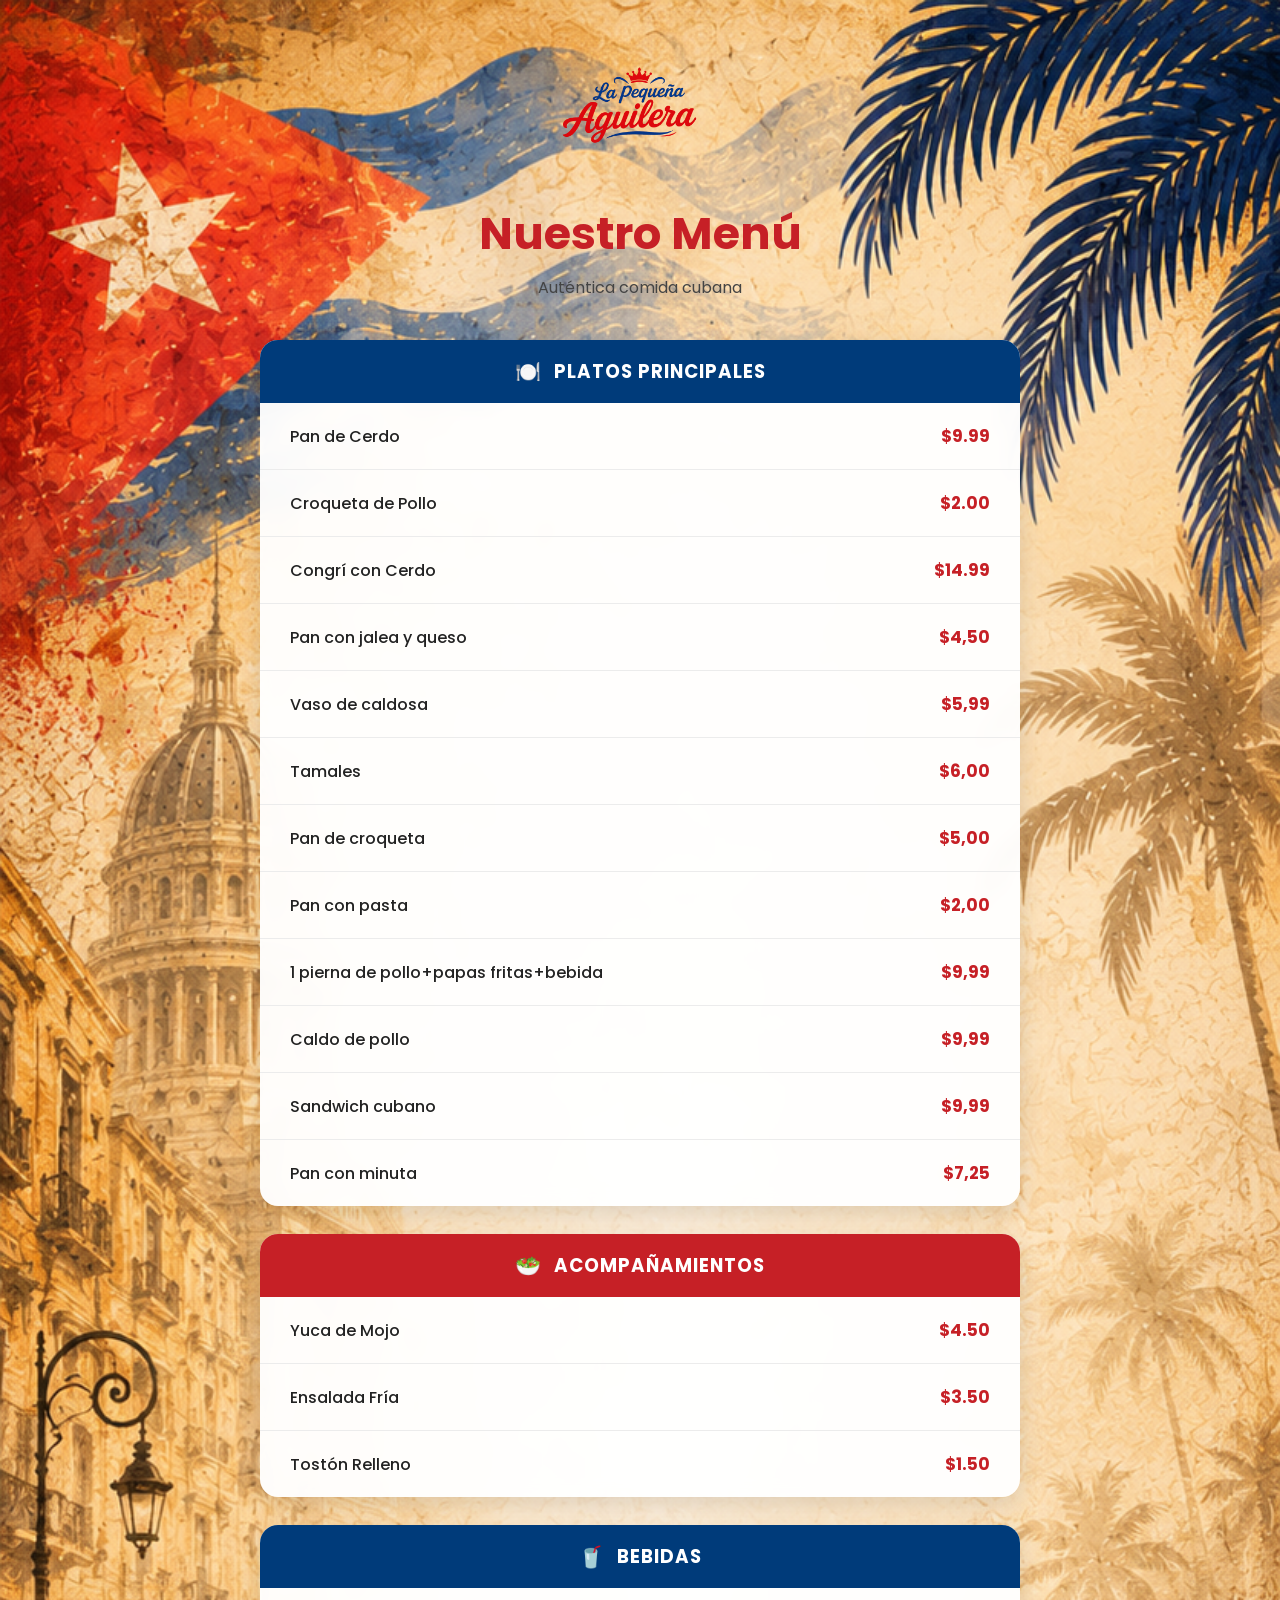
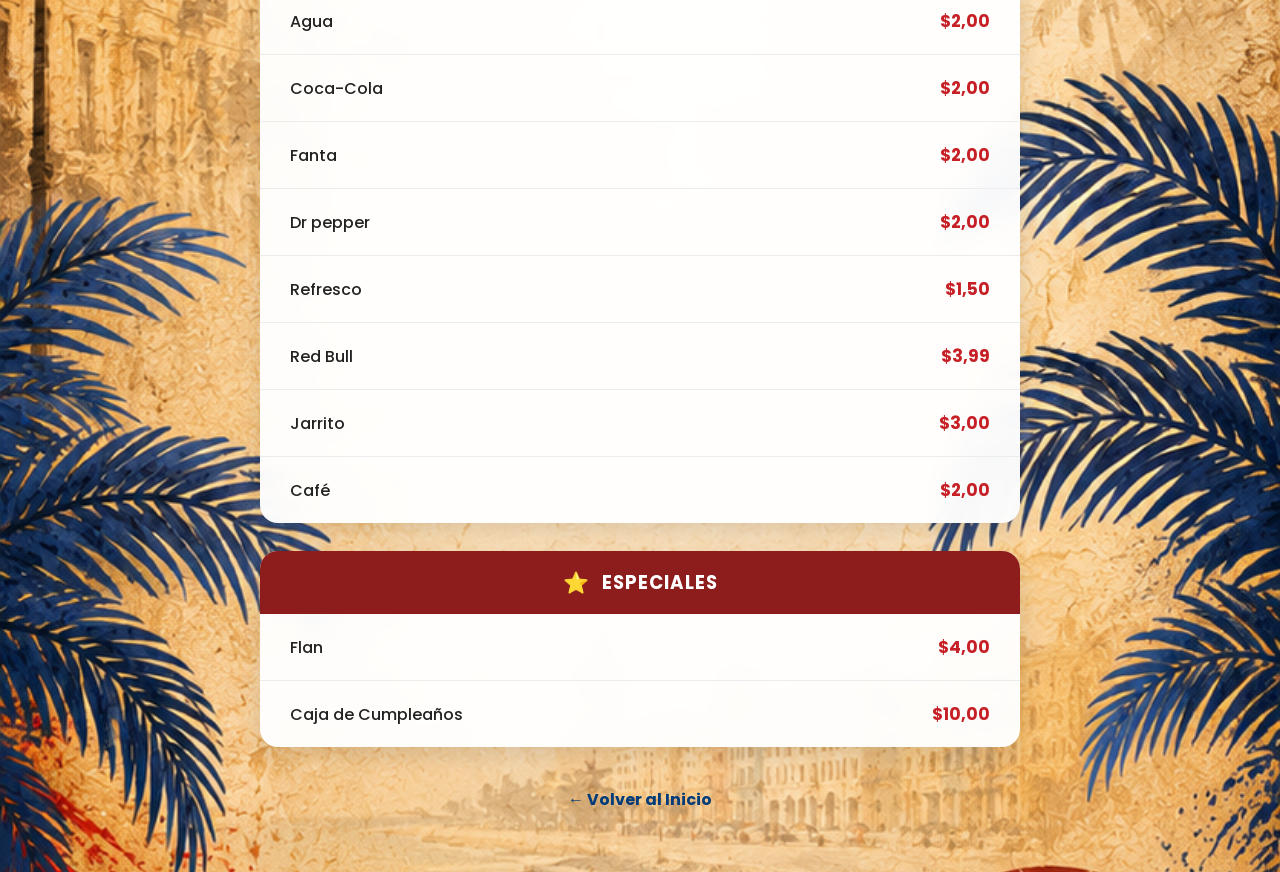
==== menu.html @ 3e0ba1fa "Primer commit" ====
<!DOCTYPE html>
<html lang="es">

<head>

    <meta charset="UTF-8">

    <meta name="viewport" content="width=device-width, initial-scale=1.0">

    <title>Menú | La Pequeña Aguilera</title>

    <link rel="stylesheet" href="css/menu.css">

    <link rel="preconnect" href="https://fonts.googleapis.com">

    <link rel="preconnect" href="https://fonts.gstatic.com" crossorigin>

    <link href="https://fonts.googleapis.com/css2?family=Poppins:wght@300;400;500;600;700;800&display=swap" rel="stylesheet">

</head>

<body>

<header class="hero-menu">

    <img src="assets/images/logo.png" class="logo" alt="Logo">

    <h1>Nuestro Menú</h1>

    <p>Auténtica comida cubana</p>

</header>


<!-- PLATOS PRINCIPALES -->

<section class="categoria">

    <div class="titulo azul">

        <span class="icono">🍽️</span>

        <span>PLATOS PRINCIPALES</span>

    </div>

    <div class="lista">

        <div class="item">
            <span class="nombre">Pan de Cerdo</span>
            <span class="precio">$9.99</span>
        </div>

        <div class="item">
            <span class="nombre">Croqueta de Pollo</span>
            <span class="precio">$2.00</span>
        </div>

        <div class="item">
            <span class="nombre">Congrí con Cerdo</span>
            <span class="precio">$14.99</span>
        </div>

        <div class="item">
            <span class="nombre">Pan con jalea y queso</span>
            <span class="precio">$4,50</span>
        </div>

        <div class="item">
            <span class="nombre">Vaso de caldosa</span>
            <span class="precio">$5,99</span>
        </div>

        <div class="item">
            <span class="nombre">Tamales</span>
            <span class="precio">$6,00</span>
        </div>

        <div class="item">
            <span class="nombre">Pan de croqueta</span>
            <span class="precio">$5,00</span>
        </div>

        <div class="item">
            <span class="nombre">Pan con pasta</span>
            <span class="precio">$2,00</span>
        </div>

        <div class="item">
            <span class="nombre">1 pierna de pollo+papas fritas+bebida</span>
            <span class="precio">$9,99</span>
        </div>

        <div class="item">
            <span class="nombre">Caldo de pollo</span>
            <span class="precio">$9,99</span>
        </div>

        <div class="item">
            <span class="nombre">Sandwich cubano</span>
            <span class="precio">$9,99</span>
        </div>

        <div class="item">
            <span class="nombre">Pan con minuta</span>
            <span class="precio">$7,25</span>
        </div>


    </div>

</section>


<!-- ACOMPAÑAMIENTOS -->

<section class="categoria">

    <div class="titulo rojo">

        <span class="icono">🥗</span>

        <span>ACOMPAÑAMIENTOS</span>

    </div>

    <div class="lista">

        <div class="item">
            <span class="nombre">Yuca de Mojo</span>
            <span class="precio">$4.50</span>
        </div>

        <div class="item">
            <span class="nombre">Ensalada Fría</span>
            <span class="precio">$3.50</span>
        </div>

        <div class="item">
            <span class="nombre">Tostón Relleno</span>
            <span class="precio">$1.50</span>
        </div>

    </div>

</section>


<!-- BEBIDAS -->

<section class="categoria">

    <div class="titulo azul">

        <span class="icono">🥤</span>

        <span>BEBIDAS</span>

    </div>

    <div class="lista">

        <div class="item">
            <span class="nombre">Agua</span>
            <span class="precio">$2,00</span>
        </div>

        <div class="item">
            <span class="nombre">Coca-Cola</span>
            <span class="precio">$2,00</span>
        </div>

        <div class="item">
            <span class="nombre">Fanta</span>
            <span class="precio">$2,00</span>
        </div>

        <div class="item">
            <span class="nombre">Dr pepper</span>
            <span class="precio">$2,00</span>
        </div>

        <div class="item">
            <span class="nombre">Refresco</span>
            <span class="precio">$1,50</span>
        </div>

        <div class="item">
            <span class="nombre">Red Bull</span>
            <span class="precio">$3,99</span>
        </div>

        <div class="item">
            <span class="nombre">Jarrito</span>
            <span class="precio">$3,00</span>
        </div>

        <div class="item">
            <span class="nombre">Café</span>
            <span class="precio">$2,00</span>
        </div>


    </div>

</section>

<section class="categoria">

    <div class="titulo especial">

        <span class="icono">⭐</span>

        <span>ESPECIALES</span>

    </div>

    <div class="lista">

        <div class="item">
            <span class="nombre">Flan</span>
            <span class="precio">$4,00</span>
        </div>

        <div class="item">
            <span class="nombre">Caja de Cumpleaños</span>
            <span class="precio">$10,00</span>
        </div>

    </div>

</section>


<footer>

<a href="index.html">

← Volver al Inicio

</a>

</footer>

</body>

</html>
---- css/menu.css ----
/*==============================
    RESET
==============================*/

*{
    margin:0;
    padding:0;
    box-sizing:border-box;
}

html{
    scroll-behavior:smooth;
}

body{

    font-family:'Poppins',sans-serif;

    background:url("../assets/bg/fondo-hero.png") center top no-repeat;

    background-size:cover;

    color:#222;

    padding:20px;

}


/*==============================
    ENCABEZADO
==============================*/

.hero-menu{

    text-align:center;

    margin-bottom:40px;

}

.logo{

    width:170px;

    margin:20px auto;

    display:block;

}

.hero-menu h1{

    color:#c62026;

    font-size:2.2rem;

    margin-bottom:8px;

}

.hero-menu p{

    color:#444;

    font-size:1rem;

}


/*==============================
    CATEGORÍAS
==============================*/

.categoria{

    background:rgba(255,255,255,.96);
backdrop-filter:blur(8px);

    border-radius:18px;

    overflow:hidden;

    margin-bottom:28px;

    box-shadow:0 8px 25px rgba(0,0,0,.12);

}

.titulo{

    display:flex;

    justify-content:center;

    align-items:center;

    gap:12px;

    padding:16px;

    font-size:1.15rem;

    font-weight:700;

    color:white;

    letter-spacing:1px;

}

.icono{

    font-size:1.3rem;

}

.azul{

    background:#003b7a;

}

.rojo{

    background:#c62026;

}

.especial{

    background:#8d1d1d;

}


/*==============================
    PLATOS
==============================*/

.item{

    display:flex;

    justify-content:space-between;

    align-items:center;

    padding:18px 20px;

    border-bottom:1px solid #ececec;

    transition:.25s;

}

.item:hover{

    background:#fff7ec;

}

.item:last-child{

    border-bottom:none;

}

.nombre{

    font-size:1rem;

    font-weight:500;

}

.precio{

    font-size:1.05rem;

    font-weight:700;

    color:#c62026;

}


/*==============================
    FOOTER
==============================*/

footer{

    text-align:center;

    margin:40px 0;

}

footer a{

    text-decoration:none;

    color:#003b7a;

    font-weight:700;

}


/*==============================
    TABLET
==============================*/

@media(min-width:768px){

body{

    max-width:800px;

    margin:auto;

}

.hero-menu h1{

    font-size:2.8rem;

}

.logo{

    width:210px;

}

.item{

    padding:20px 30px;

}

}
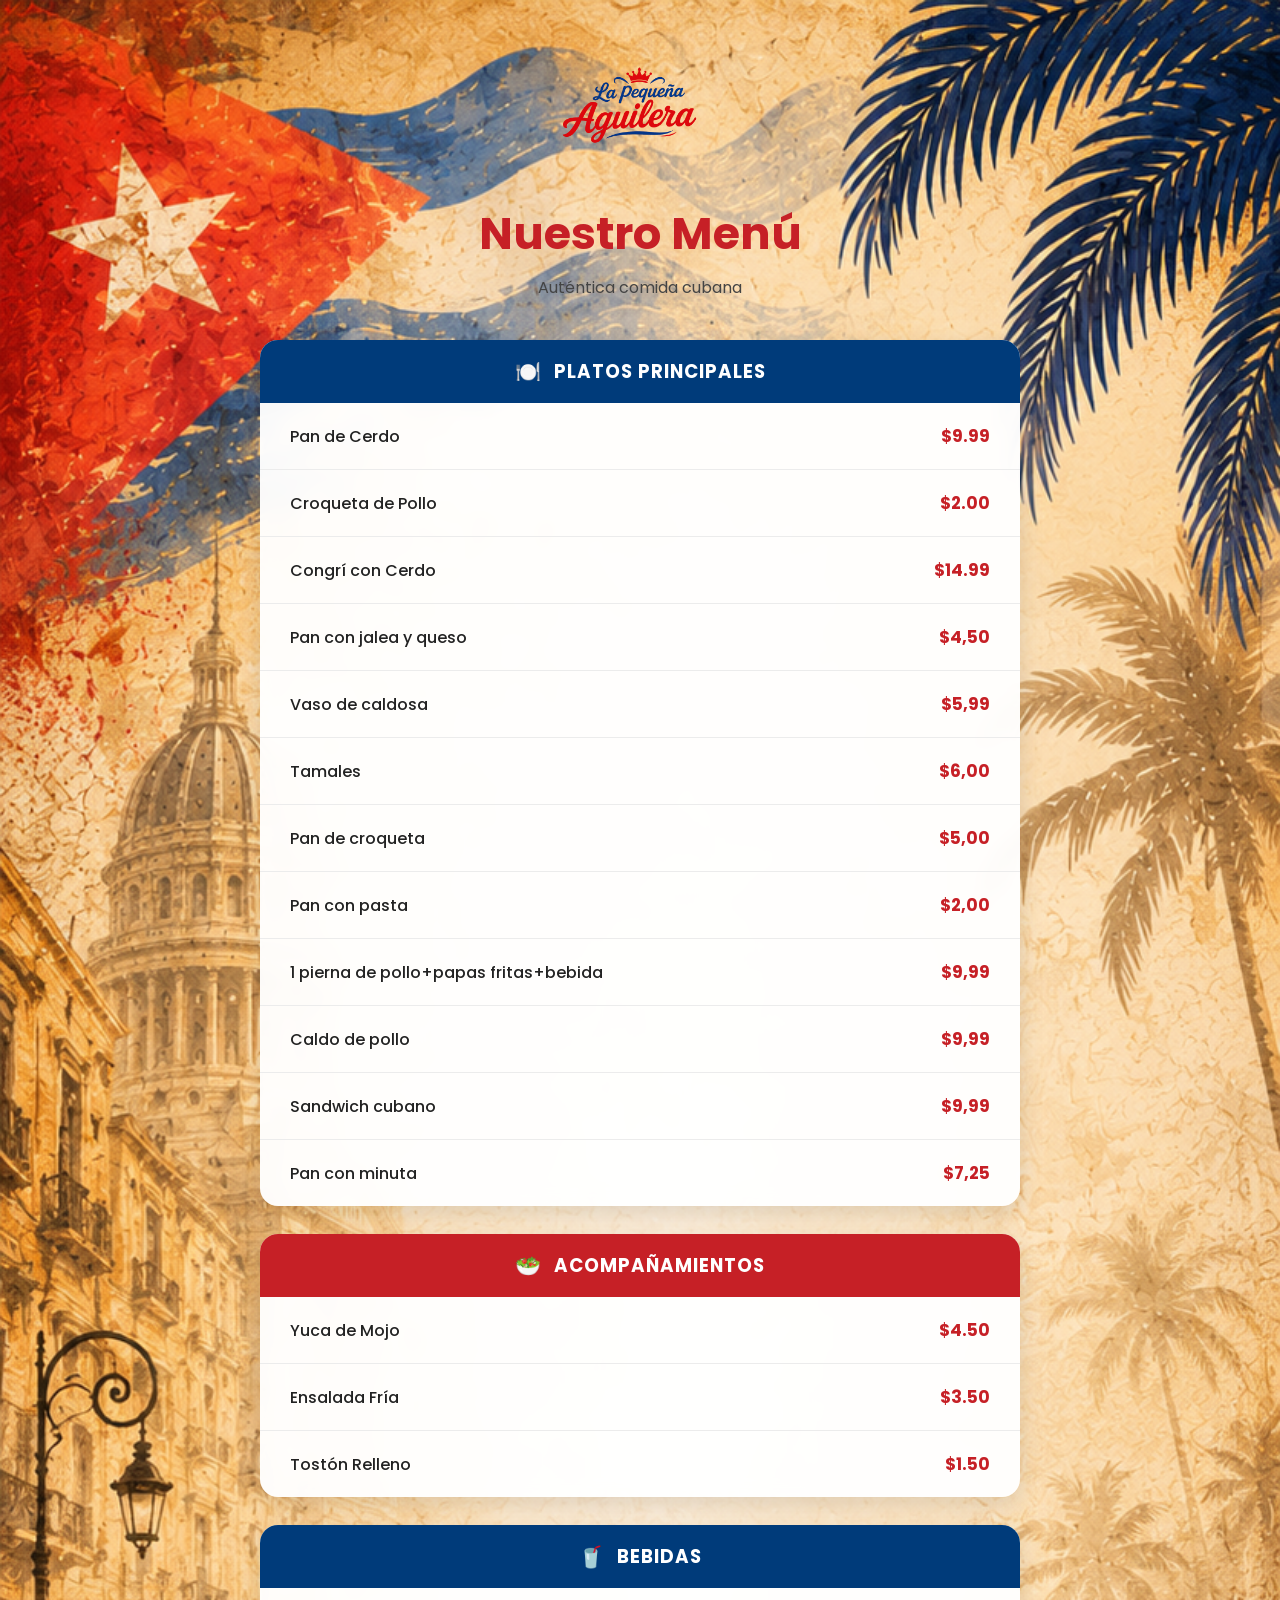
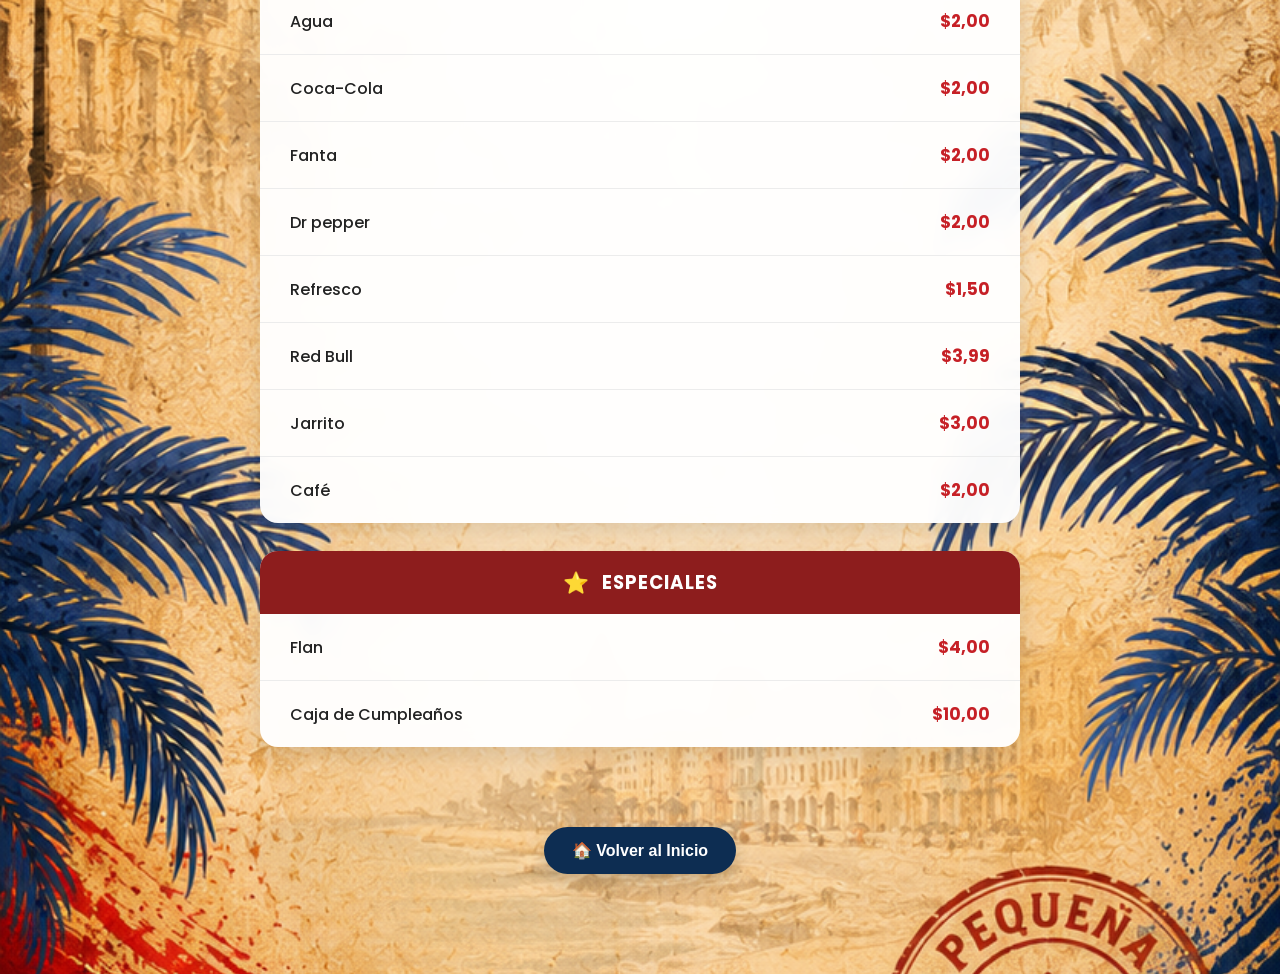
==== commit 79a63490: "Descripción del cambio" ====
--- a/menu.html
+++ b/menu.html
@@ -232,16 +232,10 @@
 </section>
 
 
-<footer>
-
-<a href="index.html">
-
-← Volver al Inicio
-
-</a>
-
-</footer>
-
-</body>
-
-</html>+<footer class="footer-menu">
+
+    <a href="index.html" class="btn-volver">
+        🏠 Volver al Inicio
+    </a>
+
+</footer>
--- a/css/menu.css
+++ b/css/menu.css
@@ -240,4 +240,38 @@
 
 }
 
+}
+/* ==========================
+   BOTÓN VOLVER AL INICIO
+========================== */
+
+.footer-menu{
+    text-align:center;
+    padding:40px 20px;
+}
+
+.btn-volver{
+    display:inline-flex;
+    align-items:center;
+    justify-content:center;
+
+    background:#0d2d52;
+    color:#ffffff;
+
+    text-decoration:none;
+    font-weight:600;
+    font-size:1rem;
+
+    padding:14px 28px;
+
+    border-radius:40px;
+
+    box-shadow:0 8px 18px rgba(0,0,0,.18);
+
+    transition:all .3s ease;
+}
+
+.btn-volver:hover{
+    background:#c81f25;
+    transform:translateY(-2px);
 }
